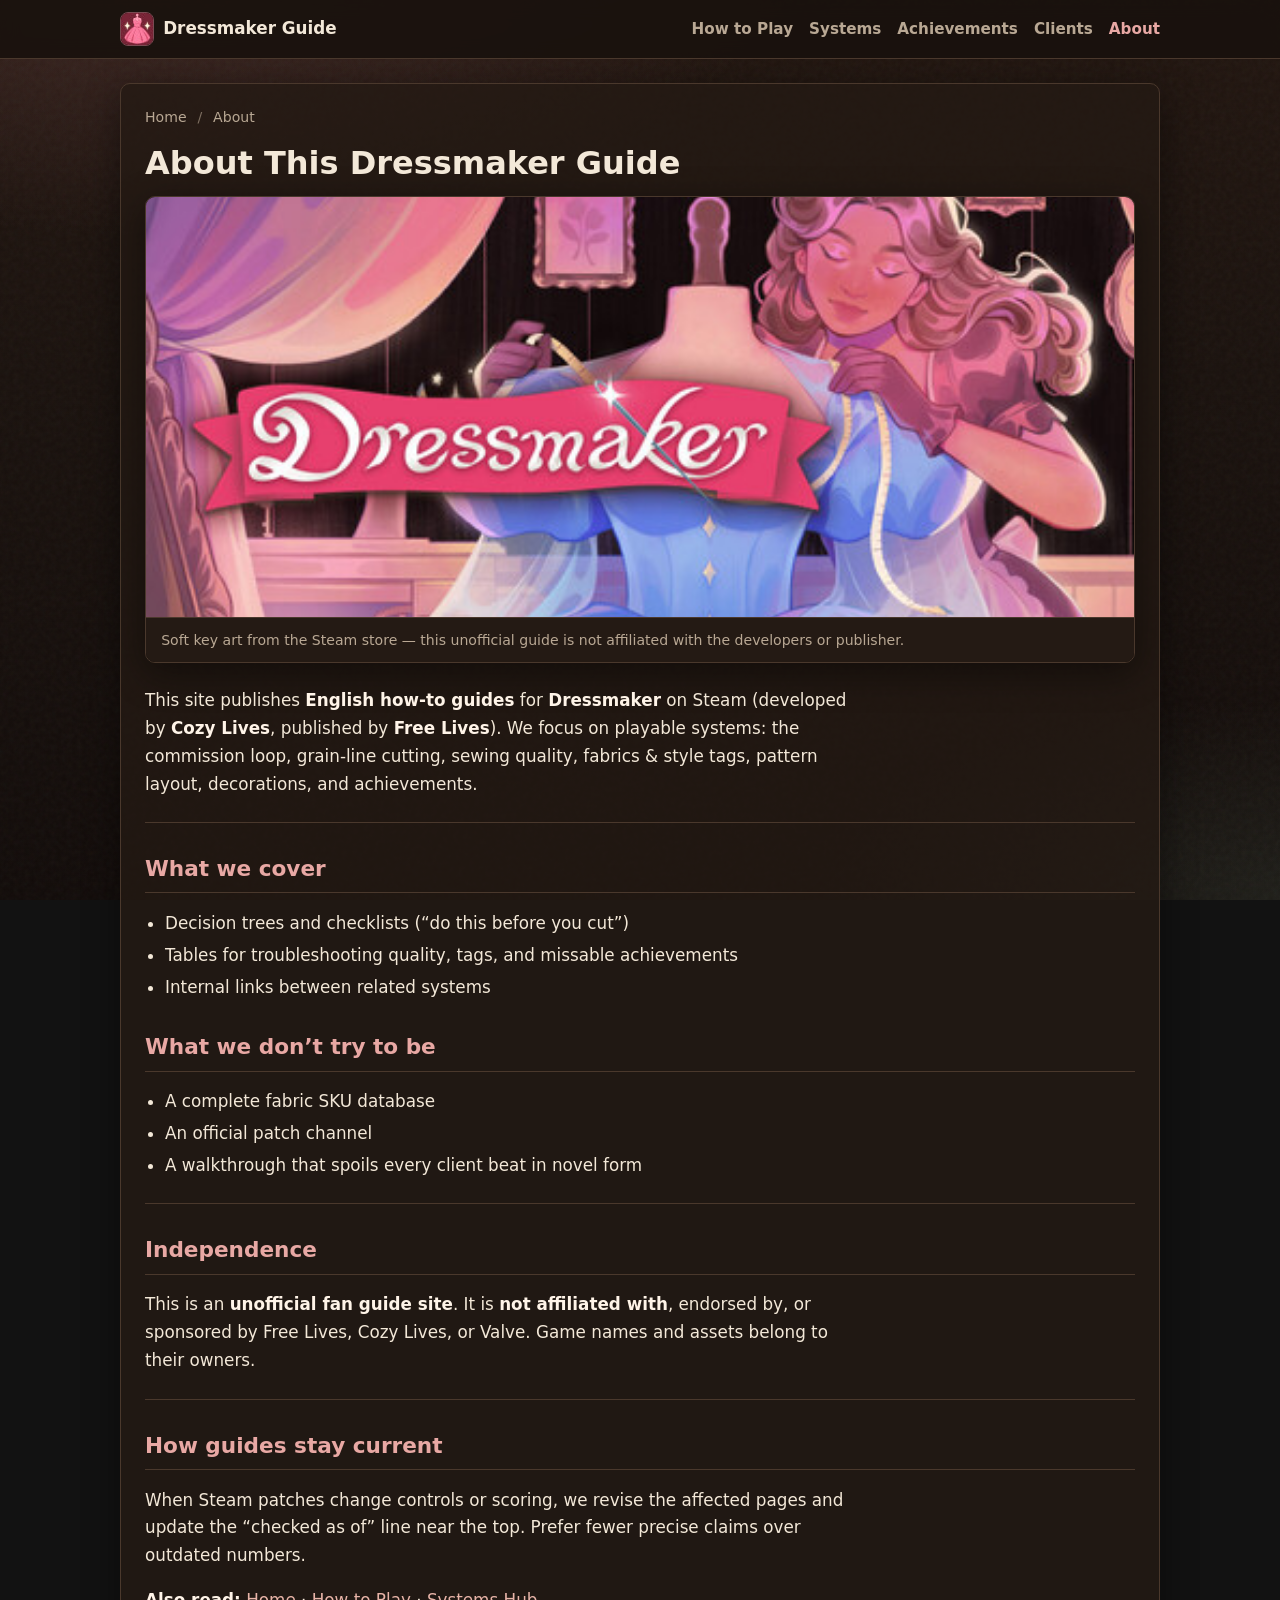
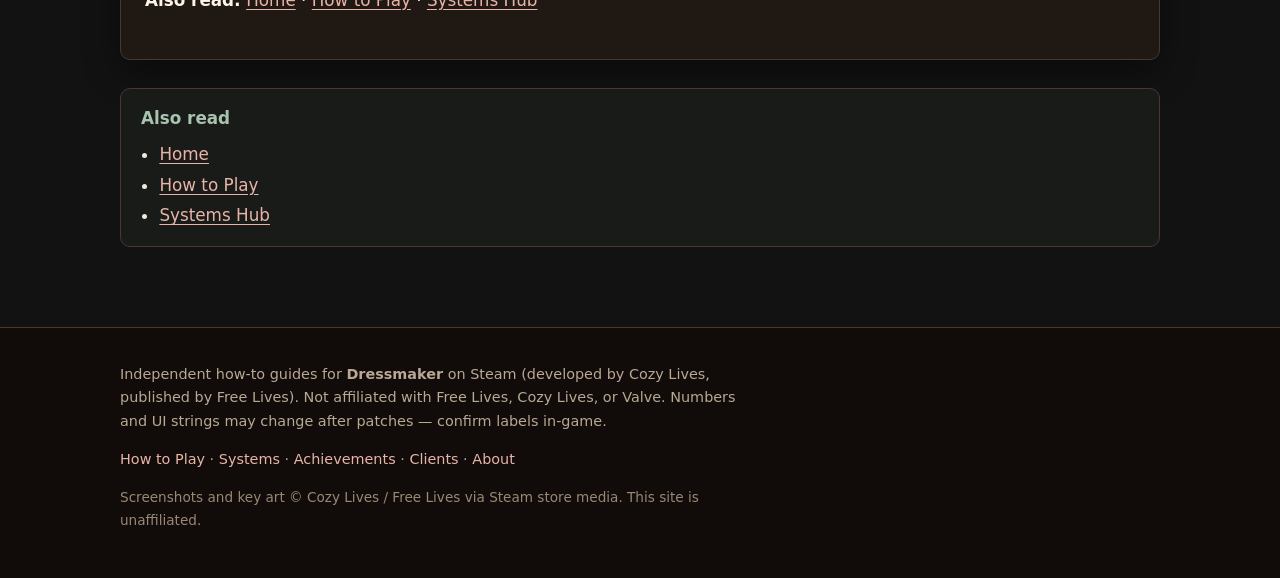
==== about/index.html @ 1a411343 "Publish Dressmaker Guide Day0 static site 11 content pages + assets for Cloudflare Pages (root outpu" ====
<!DOCTYPE html>

<html lang="en">
<head>
<meta charset="utf-8"/>
<meta content="width=device-width, initial-scale=1" name="viewport"/>
<title>About This Dressmaker Game Guide</title>
<meta content="About this unofficial English Dressmaker Steam guide site — what we cover (systems, commissions, achievements) and independence notes." name="description"/>
<link href="https://dressmaker.local/about/" rel="canonical"/>
<meta content="About This Dressmaker Game Guide" property="og:title"/>
<meta content="About this unofficial English Dressmaker Steam guide site — what we cover (systems, commissions, achievements) and independence notes." property="og:description"/>
<meta content="article" property="og:type"/>
<meta content="https://dressmaker.local/about/" property="og:url"/>
<meta content="summary" name="twitter:card"/>
<meta content="About This Dressmaker Game Guide" name="twitter:title"/>
<meta content="About this unofficial English Dressmaker Steam guide site — what we cover (systems, commissions, achievements) and independence notes." name="twitter:description"/>
<meta content="index, follow" name="robots"/>
<link rel="icon" href="/favicon.ico" sizes="any"/>
<link rel="icon" type="image/png" sizes="32x32" href="/assets/favicon-32.png"/>
<link rel="icon" type="image/png" sizes="16x16" href="/assets/favicon-16.png"/>
<link rel="apple-touch-icon" href="/apple-touch-icon.png"/>
<link href="../assets/site.css" rel="stylesheet"/>
<script type="application/ld+json">{"@context":"https://schema.org","@type":"WebPage","name":"About This Dressmaker Game Guide","description":"About this unofficial English Dressmaker Steam guide site — what we cover (systems, commissions, achievements) and independence notes.","url":"https://dressmaker.local/about/","isPartOf":{"@type":"WebSite","name":"Dressmaker Guide","url":"https://dressmaker.local/"}}</script>
</head>
<body>
<a class="skip-link" href="#main">Skip to content</a>
<header class="site-header">
<div class="header-inner">
<a class="brand" href="/">
<img class="brand-mark" src="/assets/brand-mark.png" alt="" width="34" height="34" />
<span class="brand-name">Dressmaker Guide</span>
</a>
<input aria-hidden="true" class="nav-toggle" id="nav-toggle" type="checkbox"/>
<label aria-label="Menu" class="nav-toggle-btn" for="nav-toggle"><span></span></label>
<nav aria-label="Primary" class="primary-nav">
<a href="/dressmaker-how-to-play/">How to Play</a>
<a href="/dressmaker-systems/">Systems</a>
<a href="/dressmaker-achievements/">Achievements</a>
<a href="/dressmaker-commissions-clients/">Clients</a>
<a aria-current="page" class="is-active" href="/about/">About</a>
</nav>
</div>
</header>
<main class="site-main" id="main">
<article class="guide">
<nav aria-label="Breadcrumb" class="breadcrumbs">
<a href="/">Home</a>
<span aria-hidden="true" class="bc-sep">/</span>
<span aria-current="page">About</span>
</nav>
<h1>About This Dressmaker Guide</h1><figure class="scene-figure">
<img alt="Dressmaker key art with pink ribbon logo and dressmaker at a mannequin" decoding="async" height="1080" loading="eager" src="/assets/media/header-keyart.jpg" width="1920"/>
<figcaption>Soft key art from the Steam store — this unofficial guide is not affiliated with the developers or publisher.</figcaption>
</figure>
<p>This site publishes <strong>English how-to guides</strong> for <strong>Dressmaker</strong> on Steam (developed by <strong>Cozy Lives</strong>, published by <strong>Free Lives</strong>). We focus on playable systems: the commission loop, grain-line cutting, sewing quality, fabrics &amp; style tags, pattern layout, decorations, and achievements.</p>
<hr/>
<h2>What we cover</h2>
<ul>
<li>Decision trees and checklists (“do this before you cut”)</li>
<li>Tables for troubleshooting quality, tags, and missable achievements</li>
<li>Internal links between related systems</li>
</ul>
<h2>What we don’t try to be</h2>
<ul>
<li>A complete fabric SKU database</li>
<li>An official patch channel</li>
<li>A walkthrough that spoils every client beat in novel form</li>
</ul>
<hr/>
<h2>Independence</h2>
<p>This is an <strong>unofficial fan guide site</strong>. It is <strong>not affiliated with</strong>, endorsed by, or sponsored by Free Lives, Cozy Lives, or Valve. Game names and assets belong to their owners.</p>
<hr/>
<h2>How guides stay current</h2>
<p>When Steam patches change controls or scoring, we revise the affected pages and update the “checked as of” line near the top. Prefer fewer precise claims over outdated numbers.</p>
<p><strong>Also read:</strong> <a href="/">Home</a> · <a href="/dressmaker-how-to-play/">How to Play</a> · <a href="/dressmaker-systems/">Systems Hub</a></p>
</article>
<aside aria-label="Also read" class="related">
<h2 class="related-title">Also read</h2>
<ul>
<li><a href="/">Home</a></li>
<li><a href="/dressmaker-how-to-play/">How to Play</a></li>
<li><a href="/dressmaker-systems/">Systems Hub</a></li>
</ul>
</aside>
</main>
<footer class="site-footer">
<div class="footer-inner">
<p class="footer-disclaimer">
        Independent how-to guides for <strong>Dressmaker</strong> on Steam
        (developed by Cozy Lives, published by Free Lives).
        Not affiliated with Free Lives, Cozy Lives, or Valve.
        Numbers and UI strings may change after patches — confirm labels in-game.
      </p>
<p class="footer-links">
<a href="/dressmaker-how-to-play/">How to Play</a> ·
        <a href="/dressmaker-systems/">Systems</a> ·
        <a href="/dressmaker-achievements/">Achievements</a> ·
        <a href="/dressmaker-commissions-clients/">Clients</a> ·
        <a href="/about/">About</a>
</p>
<p class="footer-media">Screenshots and key art © Cozy Lives / Free Lives via Steam store media. This site is unaffiliated.</p>
</div>
</footer>
</body>
</html>
---- assets/site.css ----
/* Dressmaker Guide — cozy sewing atelier chrome (sampled from Steam media) */
:root {
  color-scheme: dark;
  --font: system-ui, -apple-system, "Segoe UI", Roboto, "Helvetica Neue", Arial, sans-serif;
  --mono: ui-monospace, "SF Mono", Consolas, monospace;
  /* Warm wood atelier night */
  --bg: #1a120e;
  --bg-elev: #241a14;
  --surface: #2e221a;
  /* Cream / linen text */
  --text: #f3e8d8;
  --muted: #b9a894;
  /* Wood trim */
  --border: #4a382c;
  /* Dusty rose / coral fabric */
  --accent: #c4787a;
  --accent-soft: #e8a8a4;
  /* Soft sage / plant / thread */
  --thread: #6f8f78;
  --thread-hot: #a8c4b0;
  /* Soft gold / brass / pin */
  --pin: #d4a84b;
  --gold: #c9a86c;
  --link: #e8b4a8;
  --link-hover: #ffd4c8;
  --radius: 10px;
  --wide: 1080px;
  --pad: 1.25rem;
  --header-h: 3.5rem;
  --shadow: 0 10px 36px rgba(0, 0, 0, 0.45);
}

*, *::before, *::after { box-sizing: border-box; }
html { scroll-behavior: smooth; }

body {
  margin: 0;
  font-family: var(--font);
  font-size: 1.05rem;
  line-height: 1.65;
  color: var(--text);
  background:
    radial-gradient(ellipse 100% 70% at 12% -10%, rgba(196, 120, 122, 0.22), transparent 52%),
    radial-gradient(ellipse 80% 50% at 100% 100%, rgba(111, 143, 120, 0.14), transparent 45%),
    linear-gradient(180deg, #221610 0%, var(--bg) 42%, #120c0a 100%);
  background-attachment: fixed;
  min-height: 100vh;
  -webkit-font-smoothing: antialiased;
}

/* soft linen grain */
body::before {
  content: "";
  position: fixed;
  inset: 0;
  pointer-events: none;
  z-index: 0;
  opacity: 0.04;
  background-image: url("data:image/svg+xml,%3Csvg viewBox='0 0 200 200' xmlns='http://www.w3.org/2000/svg'%3E%3Cfilter id='n'%3E%3CfeTurbulence type='fractalNoise' baseFrequency='0.85' numOctaves='4' stitchTiles='stitch'/%3E%3C/filter%3E%3Crect width='100%25' height='100%25' filter='url(%23n)'/%3E%3C/svg%3E");
}
body > * { position: relative; z-index: 1; }

a { color: var(--link); text-underline-offset: 0.15em; }
a:hover { color: var(--link-hover); }

.visually-hidden {
  position: absolute; width: 1px; height: 1px; padding: 0; margin: -1px;
  overflow: hidden; clip: rect(0,0,0,0); white-space: nowrap; border: 0;
}

.skip-link {
  position: absolute; left: 0.75rem; top: -3rem; z-index: 100;
  padding: 0.5rem 0.85rem; background: var(--pin); color: #1a1008;
  font-weight: 700; text-decoration: none; border-radius: 4px;
}
.skip-link:focus { top: 0.75rem; }

.site-header {
  position: sticky; top: 0; z-index: 50;
  background: rgba(26, 18, 14, 0.92);
  border-bottom: 1px solid var(--border);
  backdrop-filter: blur(10px);
}
.header-inner {
  max-width: var(--wide);
  margin: 0 auto;
  padding: 0.75rem var(--pad);
  display: flex; align-items: center; gap: 1rem; flex-wrap: wrap;
}
.brand {
  display: inline-flex; align-items: center; gap: 0.55rem;
  text-decoration: none; color: var(--text); font-weight: 700;
}
img.brand-mark {
  width: 2.15rem; height: 2.15rem; border-radius: 8px;
  display: block; object-fit: cover;
  border: 1px solid #7a4a52;
}
.brand-mark {
  display: inline-grid; place-items: center;
  width: 2.15rem; height: 2.15rem; border-radius: 8px;
  overflow: hidden;
  background: linear-gradient(145deg, #6a3a42, #2a1820);
  color: var(--accent-soft); font-size: 0.72rem; letter-spacing: 0.04em;
  border: 1px solid #7a4a52; font-weight: 800;
}
.brand-mark img {
  width: 100%; height: 100%; object-fit: cover; display: block;
}
.brand-name { font-size: 1.05rem; }

.primary-nav {
  display: flex; flex-wrap: wrap; gap: 0.35rem 1rem;
  margin-left: auto;
}
.primary-nav a {
  color: var(--muted); text-decoration: none; font-weight: 600; font-size: 0.95rem;
}
.primary-nav a:hover, .primary-nav a.is-active { color: var(--accent-soft); }

/* Checkbox kept visually hidden so :checked ~ .primary-nav works */
.nav-toggle {
  position: absolute;
  width: 1px; height: 1px; padding: 0; margin: -1px;
  overflow: hidden; clip: rect(0, 0, 0, 0);
  white-space: nowrap; border: 0; opacity: 0;
}
.nav-toggle-btn {
  display: none;
  margin-left: auto;
  cursor: pointer;
  width: 2.5rem; height: 2.5rem;
  padding: 0;
  border: 1px solid var(--border);
  border-radius: 8px;
  background: var(--surface);
  align-items: center;
  justify-content: center;
  flex-shrink: 0;
}
.nav-toggle-btn span,
.nav-toggle-btn span::before,
.nav-toggle-btn span::after {
  display: block; width: 1.15rem; height: 2px;
  background: var(--text); border-radius: 1px;
  position: relative;
}
.nav-toggle-btn span::before,
.nav-toggle-btn span::after {
  content: ""; position: absolute; left: 0;
}
.nav-toggle-btn span::before { top: -6px; }
.nav-toggle-btn span::after { top: 6px; }

@media (max-width: 720px) {
  .header-inner {
    flex-wrap: wrap;
    align-items: center;
  }
  .brand { flex: 0 1 auto; min-width: 0; }
  .nav-toggle-btn { display: inline-flex; margin-left: auto; }
  .primary-nav {
    display: none;
    order: 3;
    flex-direction: column;
    flex-basis: 100%;
    width: 100%;
    max-width: 100%;
    margin-left: 0;
    margin-right: 0;
    gap: 0;
    padding: 0.35rem 0 0.5rem;
    border-top: 1px solid var(--border);
    background: var(--bg-elev);
    border-radius: 0 0 var(--radius) var(--radius);
  }
  .primary-nav a {
    display: block;
    width: 100%;
    padding: 0.85rem var(--pad);
    border-bottom: 1px solid var(--border);
    border-radius: 0;
  }
  .primary-nav a:last-child { border-bottom: none; }
  .primary-nav a:hover { background: var(--surface); }
  .nav-toggle:checked ~ .primary-nav { display: flex; }
  .scene-figure img { max-height: 260px; }
}


.site-main {
  max-width: var(--wide);
  margin: 0 auto;
  padding: 1.5rem var(--pad) 3rem;
}

.breadcrumbs {
  font-size: 0.88rem;
  color: var(--muted);
  margin-bottom: 0.85rem;
}
.breadcrumbs a { color: var(--muted); text-decoration: none; }
.breadcrumbs a:hover { color: var(--link); }
.bc-sep { margin: 0 0.4rem; opacity: 0.6; }

.guide {
  background: rgba(36, 26, 20, 0.78);
  border: 1px solid var(--border);
  border-radius: var(--radius);
  padding: 1.35rem 1.5rem 1.75rem;
  box-shadow: var(--shadow);
}
.guide h1 {
  margin: 0 0 0.85rem;
  font-size: clamp(1.55rem, 3vw, 2rem);
  line-height: 1.25;
  color: var(--text);
}
.guide h2 {
  margin: 1.75rem 0 0.75rem;
  font-size: 1.35rem;
  color: var(--accent-soft);
  border-bottom: 1px solid var(--border);
  padding-bottom: 0.35rem;
}
.guide h3 {
  margin: 1.35rem 0 0.5rem;
  font-size: 1.12rem;
  color: var(--thread-hot);
}
.guide p, .guide li { color: var(--text); max-width: 68ch; }
.guide ul, .guide ol { padding-left: 1.25rem; }
.guide li + li { margin-top: 0.25rem; }
.guide strong { color: #fff4e8; }

.guide table {
  width: 100%;
  border-collapse: collapse;
  margin: 0.85rem 0 1.1rem;
  font-size: 0.95rem;
  overflow-x: auto;
  display: block;
}
.guide thead { background: rgba(196, 120, 122, 0.12); }
.guide th, .guide td {
  border: 1px solid var(--border);
  padding: 0.55rem 0.7rem;
  text-align: left;
  vertical-align: top;
  min-width: 6rem;
}
.guide th { color: var(--accent-soft); font-weight: 700; }
.guide tr:nth-child(even) td { background: rgba(255,255,255,0.02); }

.guide hr {
  border: 0;
  border-top: 1px solid var(--border);
  margin: 1.5rem 0;
}
.guide blockquote {
  margin: 1rem 0;
  padding: 0.65rem 1rem;
  border-left: 3px solid var(--accent);
  background: rgba(196, 120, 122, 0.08);
  color: var(--muted);
}

/* —— Scene figure (GK2 pattern, Dressmaker tokens) —— */
.scene-figure {
  margin: 0 0 1.5rem;
  border: 1px solid var(--border);
  border-radius: 10px;
  overflow: hidden;
  background: #120c0a;
  box-shadow: var(--shadow);
}
.scene-figure img {
  width: 100%; height: auto; max-height: 420px;
  object-fit: cover; object-position: center;
  display: block;
}
.scene-figure figcaption {
  margin: 0;
  padding: 0.65rem 0.95rem;
  font-size: 0.88rem;
  color: var(--muted);
  background: var(--bg-elev);
  border-top: 1px solid var(--border);
}

.section-title {
  margin: 2rem 0 1rem;
  font-size: 1.35rem;
  color: var(--pin);
}

/* Card grid with thumbs */
.card-grid, .start-grid {
  display: grid;
  grid-template-columns: repeat(auto-fill, minmax(240px, 1fr));
  gap: 0.85rem;
}
.card, .start-card {
  display: block;
  text-decoration: none;
  color: inherit;
  background: var(--surface);
  border: 1px solid var(--border);
  border-radius: var(--radius);
  padding: 0;
  overflow: hidden;
  transition: border-color 0.15s, transform 0.15s;
}
.card:hover, .start-card:hover {
  border-color: var(--accent);
  transform: translateY(-2px);
  color: inherit;
}
.card-thumb {
  display: block;
  aspect-ratio: 16 / 9;
  overflow: hidden;
  background: #120c0a;
}
.card-thumb img {
  width: 100%; height: 100%;
  object-fit: cover; display: block;
}
.card-body, .start-card .card-body {
  display: block;
  padding: 1rem 1.15rem 1.15rem;
}
.start-card h3, .card h3 {
  margin: 0 0 0.4rem;
  font-size: 1.05rem;
  color: var(--accent-soft);
}
.start-card p, .card p {
  margin: 0;
  font-size: 0.92rem;
  color: var(--muted);
}
/* legacy start-card without thumb still pads */
.start-card:not(:has(.card-thumb)) {
  padding: 1rem 1.1rem;
}

.related {
  margin-top: 1.75rem;
  padding: 1rem 1.25rem;
  background: rgba(111, 143, 120, 0.08);
  border: 1px solid var(--border);
  border-radius: var(--radius);
}
.related-title {
  margin: 0 0 0.5rem;
  font-size: 1.05rem;
  color: var(--thread-hot);
}
.related ul { margin: 0; padding-left: 1.15rem; }
.related li + li { margin-top: 0.2rem; }

.site-footer {
  border-top: 1px solid var(--border);
  background: rgba(18, 12, 10, 0.92);
  margin-top: 2rem;
}
.footer-inner {
  max-width: var(--wide);
  margin: 0 auto;
  padding: 1.5rem var(--pad) 2.25rem;
  color: var(--muted);
  font-size: 0.9rem;
}
.footer-links a { color: var(--link); text-decoration: none; }
.footer-links a:hover { color: var(--link-hover); }
.footer-disclaimer, .footer-media { margin: 0.65rem 0; max-width: 70ch; }
.footer-media { font-size: 0.85rem; color: #9a8874; }

@media (max-width: 560px) {
  .guide { padding: 1rem 0.95rem 1.25rem; }
  .guide table { font-size: 0.88rem; }
}

/* Brand mark image (user-supplied dress icon) */
img.brand-mark {
  width: 2.15rem;
  height: 2.15rem;
  border-radius: 8px;
  display: block;
  object-fit: cover;
  border: 1px solid #7a4a52;
  background: #2a1820;
}
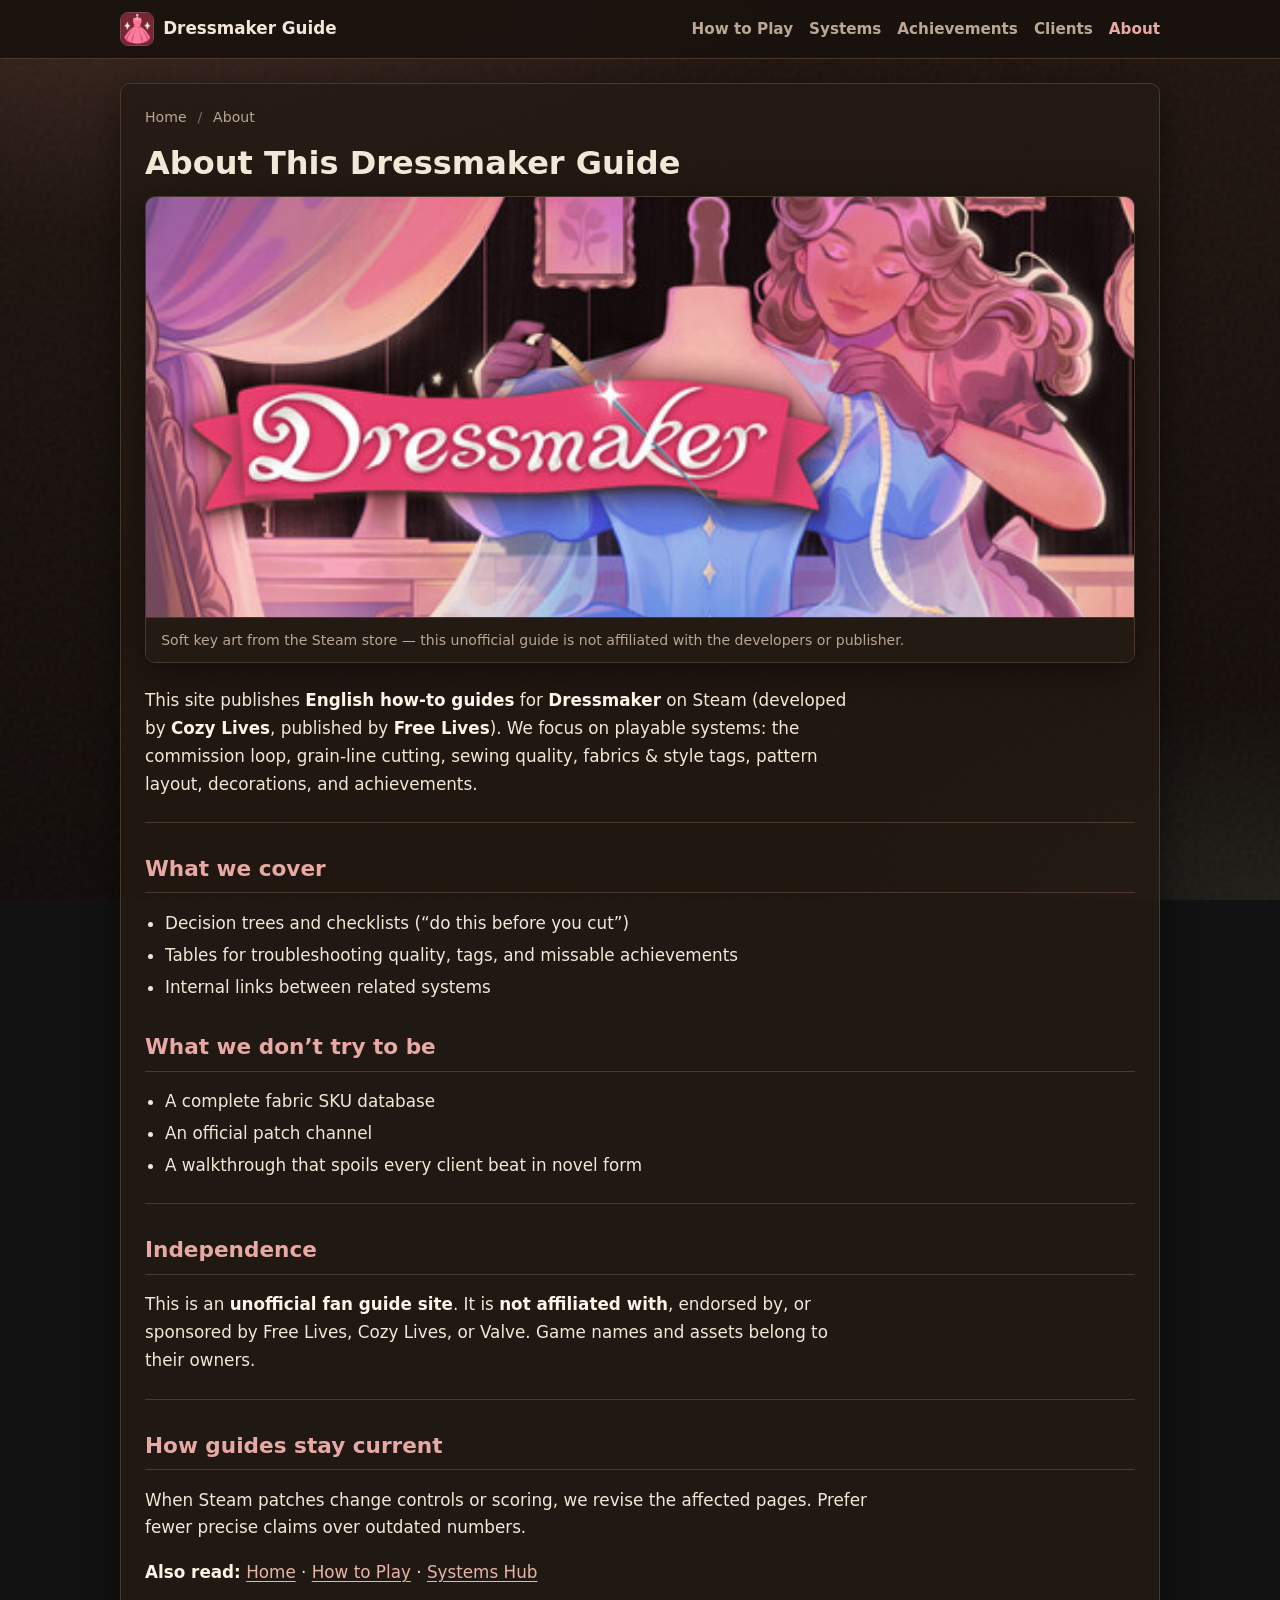
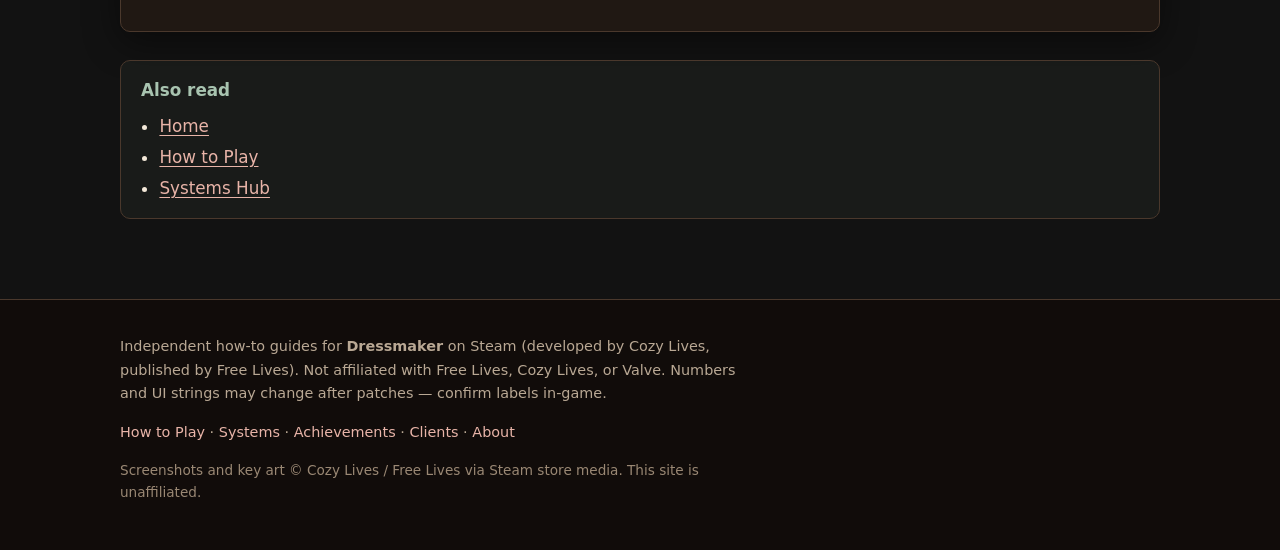
==== commit d7173437: "SEO r1b: QC fixes — You've Got Mail not missable, neutral legend, grain meta, home framing, as-of cl" ====
--- a/about/index.html
+++ b/about/index.html
@@ -6,11 +6,11 @@
 <meta content="width=device-width, initial-scale=1" name="viewport"/>
 <title>About This Dressmaker Game Guide</title>
 <meta content="About this unofficial English Dressmaker Steam guide site — what we cover (systems, commissions, achievements) and independence notes." name="description"/>
-<link href="https://dressmaker.local/about/" rel="canonical"/>
+<link href="https://dressmakerguide.world/about/" rel="canonical"/>
 <meta content="About This Dressmaker Game Guide" property="og:title"/>
 <meta content="About this unofficial English Dressmaker Steam guide site — what we cover (systems, commissions, achievements) and independence notes." property="og:description"/>
 <meta content="article" property="og:type"/>
-<meta content="https://dressmaker.local/about/" property="og:url"/>
+<meta content="https://dressmakerguide.world/about/" property="og:url"/>
 <meta content="summary" name="twitter:card"/>
 <meta content="About This Dressmaker Game Guide" name="twitter:title"/>
 <meta content="About this unofficial English Dressmaker Steam guide site — what we cover (systems, commissions, achievements) and independence notes." name="twitter:description"/>
@@ -20,7 +20,15 @@
 <link rel="icon" type="image/png" sizes="16x16" href="/assets/favicon-16.png"/>
 <link rel="apple-touch-icon" href="/apple-touch-icon.png"/>
 <link href="../assets/site.css" rel="stylesheet"/>
-<script type="application/ld+json">{"@context":"https://schema.org","@type":"WebPage","name":"About This Dressmaker Game Guide","description":"About this unofficial English Dressmaker Steam guide site — what we cover (systems, commissions, achievements) and independence notes.","url":"https://dressmaker.local/about/","isPartOf":{"@type":"WebSite","name":"Dressmaker Guide","url":"https://dressmaker.local/"}}</script>
+<script type="application/ld+json">{"@context":"https://schema.org","@type":"WebPage","name":"About This Dressmaker Game Guide","description":"About this unofficial English Dressmaker Steam guide site — what we cover (systems, commissions, achievements) and independence notes.","url":"https://dressmakerguide.world/about/","isPartOf":{"@type":"WebSite","name":"Dressmaker Guide","url":"https://dressmakerguide.world/"}}</script>
+  <!-- Google tag (gtag.js) -->
+  <script async src="https://www.googletagmanager.com/gtag/js?id=G-6XLYS569NV"></script>
+  <script>
+    window.dataLayer = window.dataLayer || [];
+    function gtag(){dataLayer.push(arguments);}
+    gtag('js', new Date());
+    gtag('config', 'G-6XLYS569NV');
+  </script>
 </head>
 <body>
 <a class="skip-link" href="#main">Skip to content</a>
@@ -71,7 +79,7 @@
 <p>This is an <strong>unofficial fan guide site</strong>. It is <strong>not affiliated with</strong>, endorsed by, or sponsored by Free Lives, Cozy Lives, or Valve. Game names and assets belong to their owners.</p>
 <hr/>
 <h2>How guides stay current</h2>
-<p>When Steam patches change controls or scoring, we revise the affected pages and update the “checked as of” line near the top. Prefer fewer precise claims over outdated numbers.</p>
+<p>When Steam patches change controls or scoring, we revise the affected pages. Prefer fewer precise claims over outdated numbers.</p>
 <p><strong>Also read:</strong> <a href="/">Home</a> · <a href="/dressmaker-how-to-play/">How to Play</a> · <a href="/dressmaker-systems/">Systems Hub</a></p>
 </article>
 <aside aria-label="Also read" class="related">
--- a/assets/site.css
+++ b/assets/site.css
@@ -392,3 +392,34 @@
   border: 1px solid #7a4a52;
   background: #2a1820;
 }
+
+/* —— Ad slots (minimal, centered, GK2/WARDOGS rhythm) —— */
+.ad-slot {
+  margin: 1rem auto;
+  display: flex;
+  align-items: center;
+  justify-content: center;
+  max-width: 100%;
+}
+.ad-slot .ad-inner {
+  display: inline-block;
+  line-height: 0;
+}
+.ad-slot--native {
+  margin: 1.25rem 0;
+}
+.ad-slot--mpu {
+  margin: 1rem 0;
+}
+/* Mobile banner shows only on small screens */
+.ad-slot--mobile-banner { display: block; }
+@media (min-width: 740px) {
+  .ad-slot--mobile-banner { display: none; }
+}
+
+/* Compact reference tables (fit 4 columns on small phones) */
+.guide table.table-compact th, .guide table.table-compact td { min-width: 0; }
+@media (max-width: 560px) {
+  .guide table.table-compact { font-size: 0.84rem; }
+  .guide table.table-compact th, .guide table.table-compact td { padding: 0.4rem 0.45rem; }
+}
